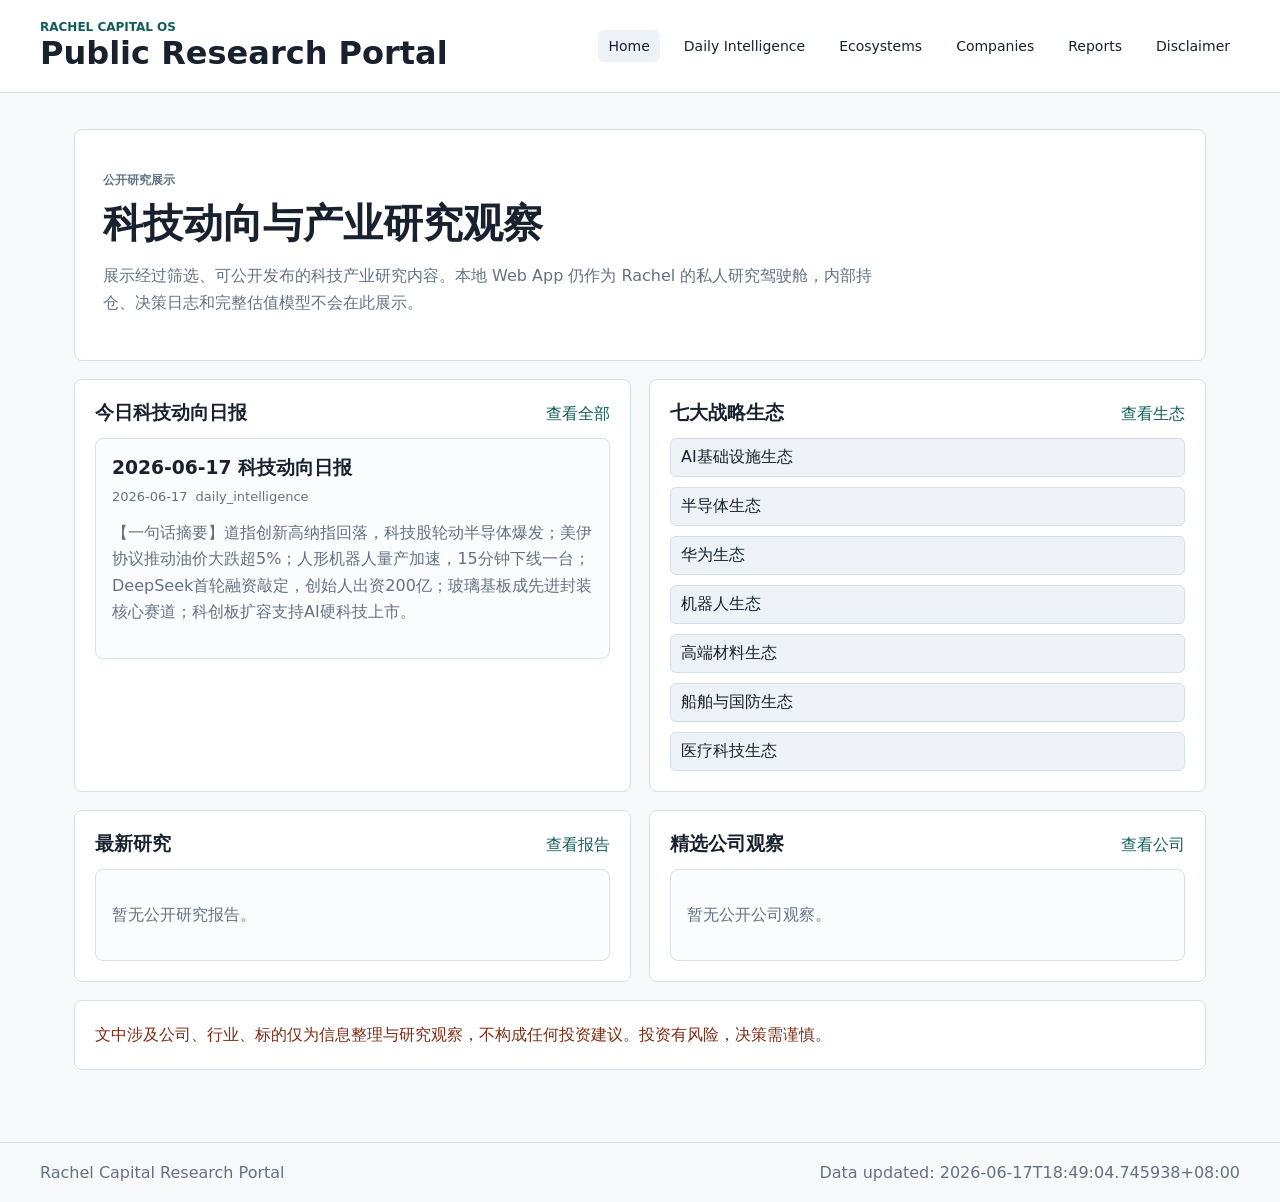
==== index.html @ 2cbd35d2 "Add root index.html redirecting to public_site" ====
<!DOCTYPE html>
<html lang="zh-CN">
<head>
  <meta charset="UTF-8">
  <meta http-equiv="refresh" content="0; url=public_site/#home">
  <title>Rachel Capital Research Portal</title>
  <script>
    window.location.replace("public_site/#home");
  </script>
</head>
<body>
  <p>正在跳转到 <a href="public_site/#home">Rachel Capital Research Portal</a>...</p>
</body>
</html>
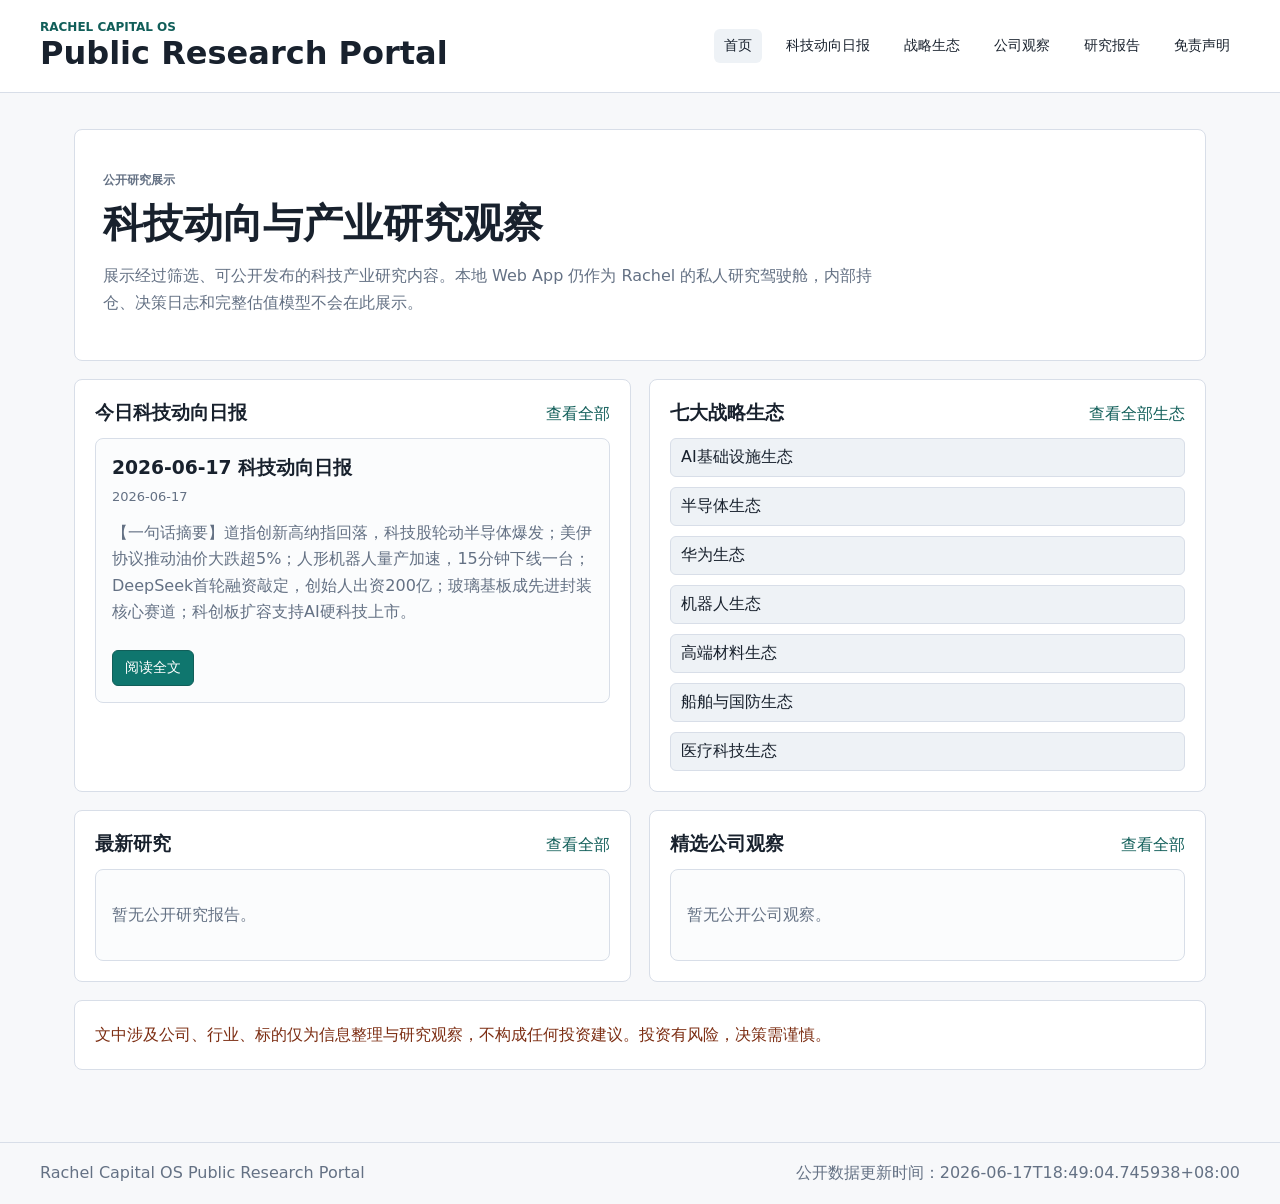
==== commit 74464ed3: "Localize public portal and add daily full text view" ====
--- a/index.html
+++ b/index.html
@@ -3,12 +3,12 @@
 <head>
   <meta charset="UTF-8">
   <meta http-equiv="refresh" content="0; url=public_site/#home">
-  <title>Rachel Capital Research Portal</title>
+  <title>Rachel Capital OS Public Research Portal</title>
   <script>
     window.location.replace("public_site/#home");
   </script>
 </head>
 <body>
-  <p>正在跳转到 <a href="public_site/#home">Rachel Capital Research Portal</a>...</p>
+  <p>正在跳转到 <a href="public_site/#home">Rachel Capital OS Public Research Portal</a>...</p>
 </body>
 </html>
